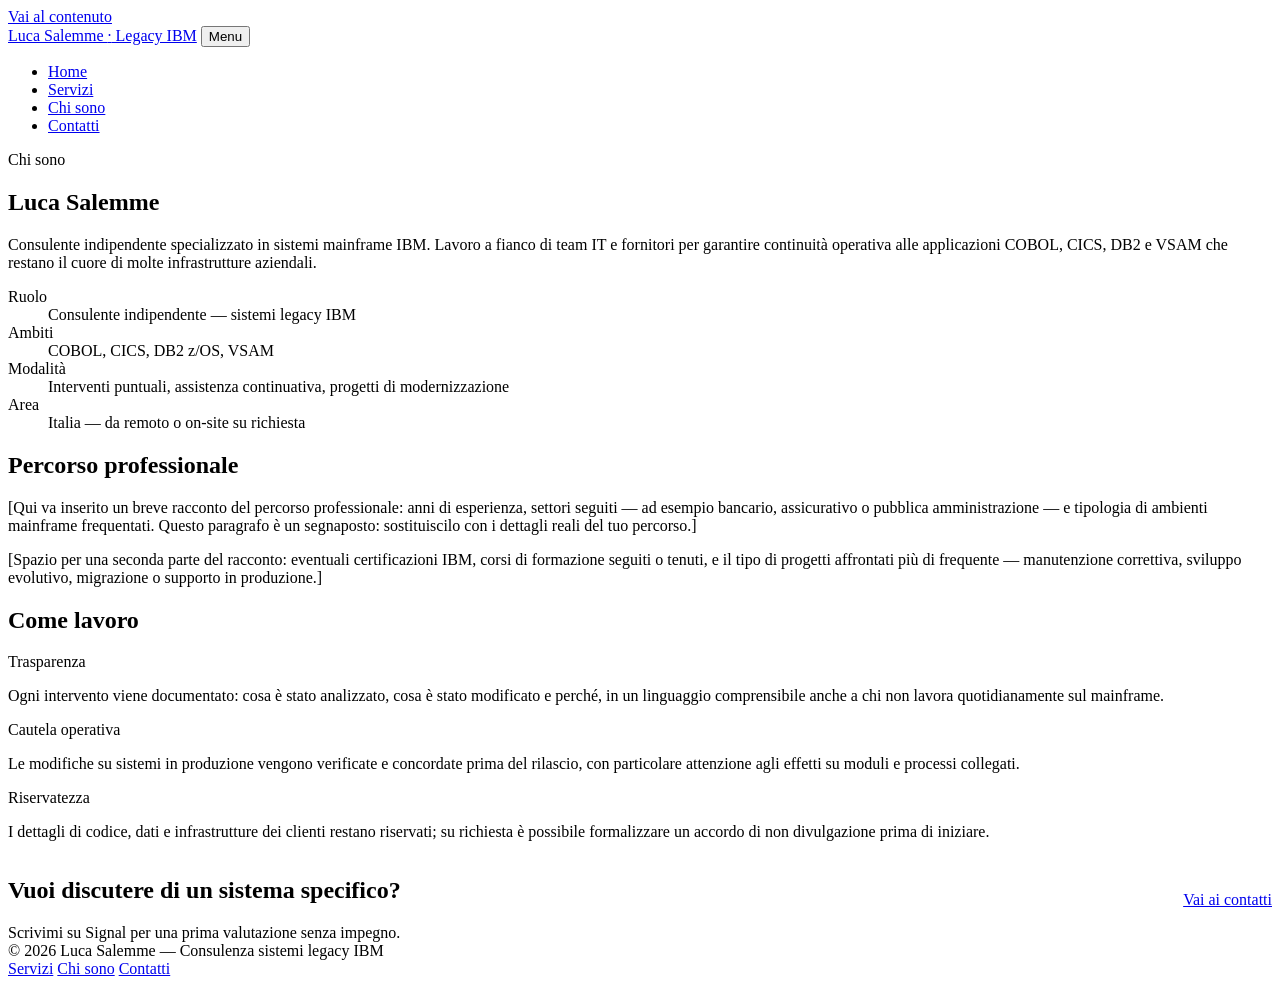
==== chi-sono.html @ 65a12618 "Add files via upload" ====
<!doctype html>
<html lang="it">
<head>
<meta charset="UTF-8">
<meta name="viewport" content="width=device-width, initial-scale=1">
<title>Salemme | Chi sono — Consulente COBOL, CICS, DB2</title>
<meta name="description" content="Luca Salemme, consulente indipendente specializzato in COBOL, CICS e DB2 su sistemi mainframe IBM. Percorso professionale ed esperienza sul campo.">
<meta name="keywords" content="Salemme, Luca Salemme, COBOL, CICS, DB2, consulente COBOL, consulente mainframe IBM, programmatore COBOL freelance">
<meta name="robots" content="index, follow">
<link rel="canonical" href="https://tuodominio.it/chi-sono.html">
<meta property="og:type" content="profile">
<meta property="og:title" content="Salemme | Chi sono — Consulente COBOL, CICS, DB2">
<meta property="og:description" content="Consulente indipendente specializzato in COBOL, CICS e DB2 su sistemi mainframe IBM.">
<meta property="og:url" content="https://tuodominio.it/chi-sono.html">
<meta property="og:locale" content="it_IT">

<link rel="preconnect" href="https://fonts.googleapis.com">
<link rel="preconnect" href="https://fonts.gstatic.com" crossorigin>
<link href="https://fonts.googleapis.com/css2?family=IBM+Plex+Mono:wght@400;500;600&family=IBM+Plex+Sans:wght@400;500;600&display=swap" rel="stylesheet">
<link rel="stylesheet" href="css/style.css">
<link rel="icon" href="data:image/svg+xml,%3Csvg xmlns='http://www.w3.org/2000/svg' viewBox='0 0 32 32'%3E%3Crect width='32' height='32' rx='4' fill='%2317324f'/%3E%3Ctext x='16' y='22' font-family='monospace' font-size='16' fill='%23ffb000' text-anchor='middle'%3ELS%3C/text%3E%3C/svg%3E">

<script type="application/ld+json">
{
  "@context": "https://schema.org",
  "@type": "Person",
  "name": "Luca Salemme",
  "givenName": "Luca",
  "familyName": "Salemme",
  "alternateName": "Salemme",
  "jobTitle": "Consulente sistemi legacy IBM",
  "url": "https://tuodominio.it/chi-sono.html",
  "knowsAbout": ["COBOL", "CICS", "DB2", "VSAM", "z/OS"]
}
</script>
</head>
<body>
<a class="skip-link" href="#main">Vai al contenuto</a>

<header class="site-header">
  <div class="nav">
    <a class="brand" href="index.html">Luca Salemme <span class="dot">·</span> Legacy IBM</a>
    <button class="nav-toggle" aria-expanded="false" aria-label="Apri il menu">Menu</button>
    <ul class="nav-links">
      <li><a href="index.html">Home</a></li>
      <li><a href="servizi.html">Servizi</a></li>
      <li><a href="chi-sono.html" aria-current="page">Chi sono</a></li>
      <li><a href="contatti.html" class="nav-cta">Contatti</a></li>
    </ul>
  </div>
</header>

<main id="main">

  <section class="hero" style="padding-bottom:0;">
    <div class="container">
      <p class="eyebrow">Chi sono</p>
      <h1>Luca Salemme</h1>
      <p class="lede">Consulente indipendente specializzato in sistemi mainframe IBM. Lavoro a fianco di team IT e fornitori per garantire continuità operativa alle applicazioni COBOL, CICS, DB2 e VSAM che restano il cuore di molte infrastrutture aziendali.</p>
    </div>
  </section>

  <section>
    <div class="container bio-layout">

      <aside class="bio-card">
        <dl>
          <dt>Ruolo</dt>
          <dd>Consulente indipendente — sistemi legacy IBM</dd>

          <dt>Ambiti</dt>
          <dd>COBOL, CICS, DB2 z/OS, VSAM</dd>

          <dt>Modalità</dt>
          <dd>Interventi puntuali, assistenza continuativa, progetti di modernizzazione</dd>

          <dt>Area</dt>
          <dd>Italia — da remoto o on-site su richiesta</dd>
        </dl>
      </aside>

      <div>
        <h2 class="mt-0">Percorso professionale</h2>
        <p>[Qui va inserito un breve racconto del percorso professionale: anni di esperienza, settori seguiti — ad esempio bancario, assicurativo o pubblica amministrazione — e tipologia di ambienti mainframe frequentati. Questo paragrafo è un segnaposto: sostituiscilo con i dettagli reali del tuo percorso.]</p>
        <p>[Spazio per una seconda parte del racconto: eventuali certificazioni IBM, corsi di formazione seguiti o tenuti, e il tipo di progetti affrontati più di frequente — manutenzione correttiva, sviluppo evolutivo, migrazione o supporto in produzione.]</p>

        <h2>Come lavoro</h2>
        <div class="rows">
          <div class="row">
            <div class="label">Trasparenza</div>
            <div class="content"><p>Ogni intervento viene documentato: cosa è stato analizzato, cosa è stato modificato e perché, in un linguaggio comprensibile anche a chi non lavora quotidianamente sul mainframe.</p></div>
          </div>
          <div class="row">
            <div class="label">Cautela operativa</div>
            <div class="content"><p>Le modifiche su sistemi in produzione vengono verificate e concordate prima del rilascio, con particolare attenzione agli effetti su moduli e processi collegati.</p></div>
          </div>
          <div class="row">
            <div class="label">Riservatezza</div>
            <div class="content"><p>I dettagli di codice, dati e infrastrutture dei clienti restano riservati; su richiesta è possibile formalizzare un accordo di non divulgazione prima di iniziare.</p></div>
          </div>
        </div>
      </div>

    </div>
  </section>

  <section class="band">
    <div class="container" style="display:flex; justify-content:space-between; align-items:center; flex-wrap:wrap; gap:1.5em;">
      <div>
        <h2>Vuoi discutere di un sistema specifico?</h2>
        <p style="margin-bottom:0;">Scrivimi su Signal per una prima valutazione senza impegno.</p>
      </div>
      <a class="btn btn-primary" href="contatti.html">Vai ai contatti</a>
    </div>
  </section>

</main>

<footer class="site-footer">
  <div class="container footer-grid">
    <span>© <span id="year"></span> Luca Salemme — Consulenza sistemi legacy IBM</span>
    <nav>
      <a href="servizi.html">Servizi</a>
      <a href="chi-sono.html">Chi sono</a>
      <a href="contatti.html">Contatti</a>
    </nav>
  </div>
</footer>

<script>document.getElementById('year').textContent = new Date().getFullYear();</script>
<script src="js/main.js"></script>
</body>
</html>
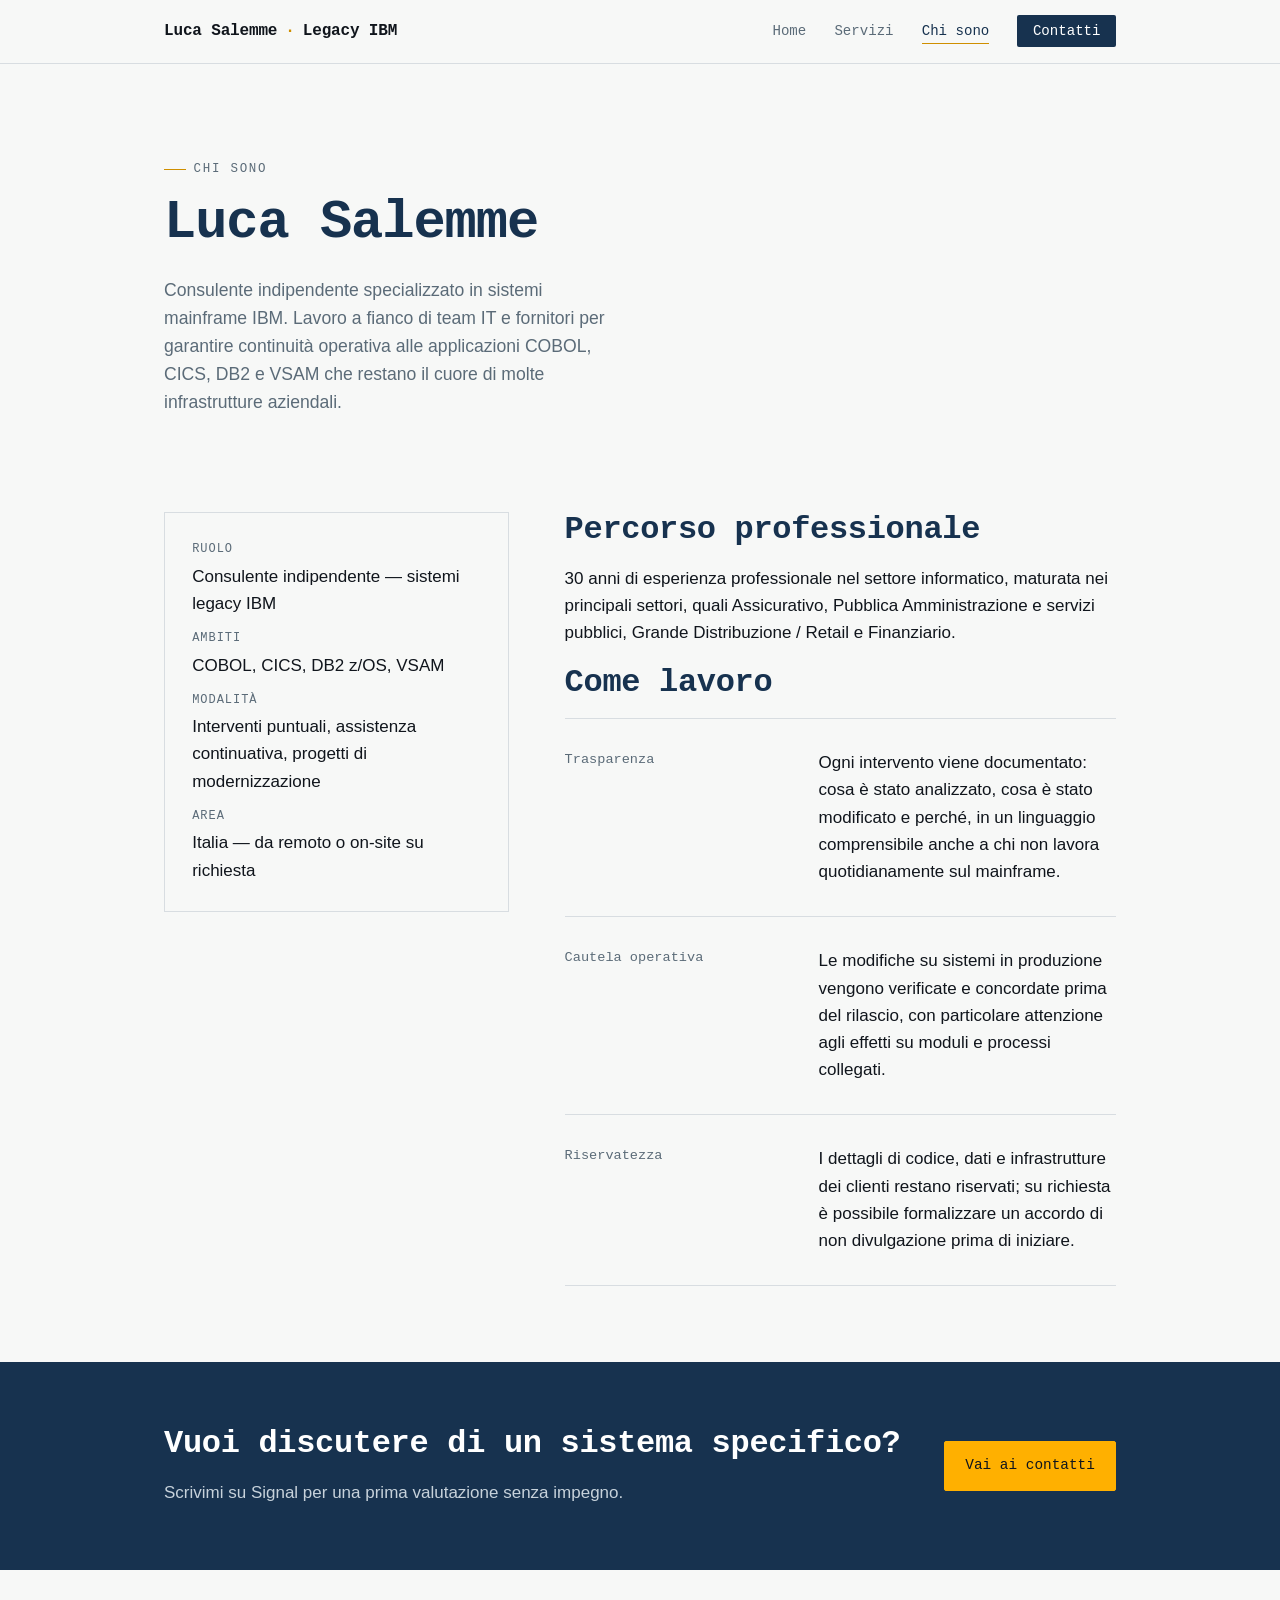
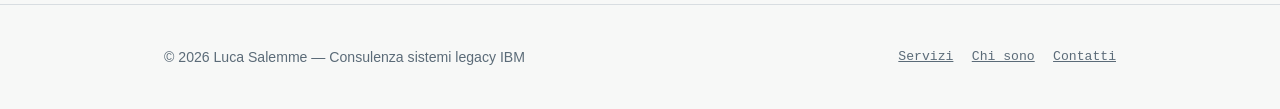
==== commit 195c5047: "Add files via upload" ====
--- a/chi-sono.html
+++ b/chi-sono.html
@@ -3,14 +3,14 @@
 <head>
 <meta charset="UTF-8">
 <meta name="viewport" content="width=device-width, initial-scale=1">
-<title>Salemme | Chi sono — Consulente COBOL, CICS, DB2</title>
-<meta name="description" content="Luca Salemme, consulente indipendente specializzato in COBOL, CICS e DB2 su sistemi mainframe IBM. Percorso professionale ed esperienza sul campo.">
-<meta name="keywords" content="Salemme, Luca Salemme, COBOL, CICS, DB2, consulente COBOL, consulente mainframe IBM, programmatore COBOL freelance">
+<title>Chi sono | Luca Salemme — Consulente sistemi legacy IBM</title>
+<meta name="description" content="Luca Salemme, consulente indipendente specializzato in sistemi mainframe IBM: COBOL, CICS, DB2, VSAM. Percorso professionale ed esperienza sul campo.">
+<meta name="keywords" content="Luca Salemme, consulente COBOL, consulente mainframe IBM, programmatore COBOL freelance">
 <meta name="robots" content="index, follow">
 <link rel="canonical" href="https://tuodominio.it/chi-sono.html">
 <meta property="og:type" content="profile">
-<meta property="og:title" content="Salemme | Chi sono — Consulente COBOL, CICS, DB2">
-<meta property="og:description" content="Consulente indipendente specializzato in COBOL, CICS e DB2 su sistemi mainframe IBM.">
+<meta property="og:title" content="Chi sono | Luca Salemme">
+<meta property="og:description" content="Consulente indipendente specializzato in sistemi mainframe IBM: COBOL, CICS, DB2, VSAM.">
 <meta property="og:url" content="https://tuodominio.it/chi-sono.html">
 <meta property="og:locale" content="it_IT">
 
@@ -25,9 +25,6 @@
   "@context": "https://schema.org",
   "@type": "Person",
   "name": "Luca Salemme",
-  "givenName": "Luca",
-  "familyName": "Salemme",
-  "alternateName": "Salemme",
   "jobTitle": "Consulente sistemi legacy IBM",
   "url": "https://tuodominio.it/chi-sono.html",
   "knowsAbout": ["COBOL", "CICS", "DB2", "VSAM", "z/OS"]
@@ -81,8 +78,8 @@
 
       <div>
         <h2 class="mt-0">Percorso professionale</h2>
-        <p>[Qui va inserito un breve racconto del percorso professionale: anni di esperienza, settori seguiti — ad esempio bancario, assicurativo o pubblica amministrazione — e tipologia di ambienti mainframe frequentati. Questo paragrafo è un segnaposto: sostituiscilo con i dettagli reali del tuo percorso.]</p>
-        <p>[Spazio per una seconda parte del racconto: eventuali certificazioni IBM, corsi di formazione seguiti o tenuti, e il tipo di progetti affrontati più di frequente — manutenzione correttiva, sviluppo evolutivo, migrazione o supporto in produzione.]</p>
+        <p>30 anni di esperienza professionale nel settore informatico, maturata nei principali settori, quali Assicurativo, Pubblica Amministrazione e servizi pubblici, Grande Distribuzione / Retail e Finanziario.</p>
+
 
         <h2>Come lavoro</h2>
         <div class="rows">
--- a/css/style.css
+++ b/css/style.css
@@ -0,0 +1,341 @@
+/* ==========================================================================
+   Luca Salemme — Consulenza Legacy IBM (COBOL / CICS / DB2 / VSAM)
+   Design tokens
+   ========================================================================== */
+:root{
+  --ink:        #10151c;
+  --paper:      #f7f8f7;
+  --paper-dim:  #eef0f1;
+  --navy:       #17324f;
+  --navy-light: #2a4a70;
+  --steel:      #5b6b78;
+  --steel-light:#e2e6e9;
+  --line:       #d8dde1;
+  --amber:      #ffb000;
+  --amber-dim:  #cf8f00;
+  --green:      #3ddc84;
+
+  --font-mono: 'IBM Plex Mono', ui-monospace, SFMono-Regular, Menlo, monospace;
+  --font-sans: 'IBM Plex Sans', -apple-system, BlinkMacSystemFont, 'Segoe UI', sans-serif;
+
+  --maxw: 1080px;
+  --gutter: clamp(20px, 5vw, 64px);
+}
+
+*,*::before,*::after{ box-sizing:border-box; }
+html{ scroll-behavior:smooth; }
+
+body{
+  margin:0;
+  background:var(--paper);
+  color:var(--ink);
+  font-family:var(--font-sans);
+  font-size:17px;
+  line-height:1.6;
+  -webkit-font-smoothing:antialiased;
+}
+
+h1,h2,h3,h4{
+  font-family:var(--font-mono);
+  font-weight:600;
+  letter-spacing:-0.01em;
+  line-height:1.15;
+  margin:0 0 .5em;
+  color:var(--navy);
+}
+h1{ font-size:clamp(2.1rem, 4.2vw, 3.4rem); letter-spacing:-0.02em; }
+h2{ font-size:clamp(1.5rem, 2.6vw, 2rem); }
+h3{ font-size:1.15rem; }
+
+p{ margin:0 0 1.1em; color:var(--ink); }
+a{ color:var(--navy); }
+strong{ color:var(--navy); }
+
+.eyebrow{
+  font-family:var(--font-mono);
+  font-size:.78rem;
+  letter-spacing:.14em;
+  text-transform:uppercase;
+  color:var(--steel);
+  display:flex;
+  align-items:center;
+  gap:.6em;
+  margin-bottom:1em;
+}
+.eyebrow::before{
+  content:"";
+  width:22px;
+  height:1px;
+  background:var(--amber-dim);
+  display:inline-block;
+}
+
+.container{
+  max-width:var(--maxw);
+  margin:0 auto;
+  padding-left:var(--gutter);
+  padding-right:var(--gutter);
+}
+
+/* ---------- Skip link / focus ---------- */
+.skip-link{
+  position:absolute; left:-999px; top:0;
+  background:var(--navy); color:#fff; padding:.6em 1em;
+  z-index:200; font-family:var(--font-mono); font-size:.85rem;
+}
+.skip-link:focus{ left:var(--gutter); top:.6em; }
+a:focus-visible, button:focus-visible, .qr-fallback-link:focus-visible{
+  outline:2px solid var(--amber); outline-offset:3px;
+}
+
+@media (prefers-reduced-motion: reduce){
+  *{ animation-duration:.01ms !important; animation-iteration-count:1 !important; transition-duration:.01ms !important; scroll-behavior:auto !important; }
+}
+
+/* ---------- Header / nav ---------- */
+.site-header{
+  position:sticky; top:0; z-index:100;
+  background:rgba(247,248,247,.92);
+  backdrop-filter:saturate(140%) blur(6px);
+  border-bottom:1px solid var(--line);
+}
+.nav{
+  display:flex; align-items:center; justify-content:space-between;
+  padding:1.1em var(--gutter);
+  max-width:var(--maxw); margin:0 auto;
+}
+.brand{
+  font-family:var(--font-mono); font-weight:600; font-size:1rem;
+  color:var(--ink); text-decoration:none; letter-spacing:-0.01em;
+  display:flex; align-items:center; gap:.5em;
+}
+.brand .dot{ color:var(--amber-dim); }
+.nav-links{
+  display:flex; gap:2em; list-style:none; margin:0; padding:0;
+  font-family:var(--font-mono); font-size:.88rem;
+}
+.nav-links a{
+  text-decoration:none; color:var(--steel);
+  padding:.3em 0; border-bottom:1px solid transparent;
+}
+.nav-links a:hover, .nav-links a[aria-current="page"]{
+  color:var(--navy); border-bottom-color:var(--amber-dim);
+}
+.nav-cta{
+  background:var(--navy); color:#fff !important; padding:.55em 1.1em !important;
+  border-radius:2px; border-bottom:none !important;
+}
+.nav-cta:hover{ background:var(--navy-light); }
+.nav-toggle{ display:none; }
+
+@media (max-width: 720px){
+  .nav-links{
+    position:fixed; inset:64px 0 auto 0; background:var(--paper);
+    flex-direction:column; padding:1.5em var(--gutter); gap:1.2em;
+    border-bottom:1px solid var(--line);
+    transform:translateY(-8px); opacity:0; pointer-events:none;
+    transition:opacity .18s ease, transform .18s ease;
+  }
+  .nav-links.open{ transform:translateY(0); opacity:1; pointer-events:auto; }
+  .nav-toggle{
+    display:inline-flex; background:none; border:1px solid var(--line);
+    border-radius:2px; padding:.5em .7em; font-family:var(--font-mono);
+    color:var(--navy); cursor:pointer;
+  }
+}
+
+/* ---------- Hero + terminal signature ---------- */
+.hero{
+  padding:clamp(48px, 8vw, 96px) 0 clamp(32px, 6vw, 64px);
+}
+.hero-grid{
+  display:grid; grid-template-columns: 1.1fr .9fr; gap:clamp(28px, 5vw, 64px);
+  align-items:center;
+}
+@media (max-width: 860px){ .hero-grid{ grid-template-columns:1fr; } }
+
+.hero h1{ margin-bottom:.4em; }
+.hero .lede{ font-size:1.1rem; color:var(--steel); max-width:46ch; }
+
+.hero-actions{ display:flex; gap:1em; margin-top:1.6em; flex-wrap:wrap; }
+.btn{
+  font-family:var(--font-mono); font-size:.9rem; text-decoration:none;
+  padding:.85em 1.4em; border-radius:2px; display:inline-block;
+  border:1px solid var(--navy); transition:background .15s ease, color .15s ease;
+}
+.btn-primary{ background:var(--navy); color:#fff; }
+.btn-primary:hover{ background:var(--navy-light); border-color:var(--navy-light); }
+.btn-ghost{ background:transparent; color:var(--navy); }
+.btn-ghost:hover{ background:var(--steel-light); }
+
+/* the terminal panel — signature element */
+.terminal{
+  background:var(--ink);
+  border-radius:4px;
+  padding:1.4em 1.5em 1.6em;
+  box-shadow:0 20px 60px -20px rgba(16,21,28,.45);
+  font-family:var(--font-mono);
+  font-size:.86rem;
+  color:var(--amber);
+  overflow:hidden;
+  position:relative;
+}
+.terminal::before{
+  content:"";
+  position:absolute; inset:0;
+  background:repeating-linear-gradient(
+    to bottom, rgba(255,255,255,.025) 0px, rgba(255,255,255,.025) 1px,
+    transparent 1px, transparent 3px
+  );
+  pointer-events:none;
+}
+.terminal-bar{
+  display:flex; justify-content:space-between; align-items:center;
+  color:#6b7a86; font-size:.72rem; letter-spacing:.08em;
+  border-bottom:1px solid rgba(255,255,255,.08);
+  padding-bottom:.7em; margin-bottom:.9em; text-transform:uppercase;
+}
+.terminal pre{ margin:0; white-space:pre-wrap; }
+.terminal .dim{ color:#6b7a86; }
+.terminal .ok{ color:var(--green); }
+.terminal .cursor{
+  display:inline-block; width:.55em; height:1em; background:var(--amber);
+  vertical-align:text-bottom; margin-left:.15em;
+  animation:blink 1.1s steps(1) infinite;
+}
+@keyframes blink{ 50%{ opacity:0; } }
+
+/* ---------- Sections ---------- */
+section{ padding:clamp(40px, 6vw, 76px) 0; }
+.section-divider{ border:none; border-top:1px solid var(--line); margin:0; }
+
+.section-head{ max-width:62ch; margin-bottom:2.2em; }
+
+/* Service / tech cards */
+.grid-4{
+  display:grid; grid-template-columns:repeat(4, 1fr); gap:1px;
+  background:var(--line); border:1px solid var(--line);
+}
+@media (max-width:900px){ .grid-4{ grid-template-columns:repeat(2, 1fr); } }
+@media (max-width:520px){ .grid-4{ grid-template-columns:1fr; } }
+
+.tech-card{
+  background:var(--paper); padding:1.6em 1.4em;
+}
+.tech-card .tag{
+  font-family:var(--font-mono); font-size:.72rem; letter-spacing:.1em;
+  color:var(--amber-dim); text-transform:uppercase; display:block; margin-bottom:.6em;
+}
+.tech-card h3{ margin-bottom:.4em; }
+.tech-card p{ color:var(--steel); font-size:.94rem; margin-bottom:0; }
+
+/* Two-column feature rows */
+.rows{ display:flex; flex-direction:column; }
+.row{
+  display:grid; grid-template-columns: 220px 1fr; gap:2em;
+  padding:1.8em 0; border-top:1px solid var(--line);
+}
+.row:last-child{ border-bottom:1px solid var(--line); }
+@media (max-width:700px){ .row{ grid-template-columns:1fr; gap:.5em; } }
+.row .label{
+  font-family:var(--font-mono); font-size:.85rem; color:var(--steel);
+}
+.row .content p{ margin-bottom:.6em; }
+.row .content p:last-child{ margin-bottom:0; }
+
+/* Stat strip */
+.stat-strip{
+  display:grid; grid-template-columns:repeat(3,1fr); gap:1px;
+  background:var(--line); border:1px solid var(--line); margin-top:2.4em;
+}
+@media (max-width:640px){ .stat-strip{ grid-template-columns:1fr; } }
+.stat{ background:var(--navy); color:#fff; padding:1.6em; text-align:left; }
+.stat .num{ font-family:var(--font-mono); font-size:1.9rem; color:var(--amber); display:block; }
+.stat .lbl{ font-size:.85rem; color:#c7d2db; }
+
+/* Callout / cta band */
+.band{
+  background:var(--navy); color:#fff; padding:clamp(40px,6vw,64px) 0;
+}
+.band h2{ color:#fff; }
+.band p{ color:#c7d2db; }
+.band .btn-primary{ background:var(--amber); color:var(--ink); border-color:var(--amber); }
+.band .btn-primary:hover{ background:#ffc233; }
+.band .btn-ghost{ color:#fff; border-color:rgba(255,255,255,.4); }
+.band .btn-ghost:hover{ background:rgba(255,255,255,.08); }
+
+/* Contact / QR */
+.contact-grid{
+  display:grid; grid-template-columns:1fr 1fr; gap:clamp(24px,5vw,56px);
+  align-items:start;
+}
+@media (max-width:800px){ .contact-grid{ grid-template-columns:1fr; } }
+
+.qr-card{
+  background:var(--ink); border-radius:4px; padding:1.8em;
+  display:flex; flex-direction:column; align-items:center; gap:1.1em;
+  text-align:center;
+}
+.qr-box{
+  background:#fff; padding:14px; border-radius:3px; line-height:0;
+  width:200px; height:200px; display:flex; align-items:center; justify-content:center;
+}
+#qrcode img{ display:block; }
+.qr-card .caption{
+  font-family:var(--font-mono); font-size:.8rem; color:#9fb0bd; margin:0;
+}
+.qr-card .signal-id{
+  font-family:var(--font-mono); font-size:.95rem; color:var(--amber); margin:0;
+  word-break:break-all;
+}
+.qr-fallback-link{
+  font-family:var(--font-mono); font-size:.82rem; color:#fff; text-decoration:underline;
+  text-underline-offset:3px;
+}
+
+.contact-list{ list-style:none; margin:0; padding:0; }
+.contact-list li{
+  padding:1em 0; border-top:1px solid var(--line);
+  display:flex; justify-content:space-between; gap:1em; align-items:baseline;
+}
+.contact-list li:last-child{ border-bottom:1px solid var(--line); }
+.contact-list .k{ font-family:var(--font-mono); font-size:.85rem; color:var(--steel); }
+.contact-list .v a{ text-decoration:none; }
+.contact-list .v a:hover{ text-decoration:underline; }
+
+.notice{
+  border:1px dashed var(--steel);
+  background:var(--paper-dim);
+  padding:1em 1.2em; font-size:.9rem; color:var(--steel); border-radius:3px;
+}
+.notice strong{ color:var(--ink); }
+
+/* Footer */
+.site-footer{
+  border-top:1px solid var(--line); padding:2.4em 0; margin-top:2em;
+}
+.footer-grid{
+  display:flex; justify-content:space-between; flex-wrap:wrap; gap:1.5em;
+  font-size:.88rem; color:var(--steel);
+}
+.footer-grid a{ color:var(--steel); }
+.footer-grid nav{ display:flex; gap:1.4em; font-family:var(--font-mono); font-size:.82rem; }
+
+/* Bio (chi-sono) */
+.bio-layout{
+  display:grid; grid-template-columns: 1fr 1.6fr; gap:clamp(24px,5vw,56px);
+}
+@media (max-width:760px){ .bio-layout{ grid-template-columns:1fr; } }
+.bio-card{
+  border:1px solid var(--line); padding:1.6em; align-self:start;
+}
+.bio-card dl{ margin:0; }
+.bio-card dt{ font-family:var(--font-mono); font-size:.75rem; text-transform:uppercase; letter-spacing:.08em; color:var(--steel); margin-top:1em; }
+.bio-card dt:first-child{ margin-top:0; }
+.bio-card dd{ margin:.2em 0 0; }
+
+/* Utility */
+.mt-0{ margin-top:0; }
+.visually-hidden{
+  position:absolute; width:1px; height:1px; overflow:hidden; clip:rect(0,0,0,0); white-space:nowrap;
+}
